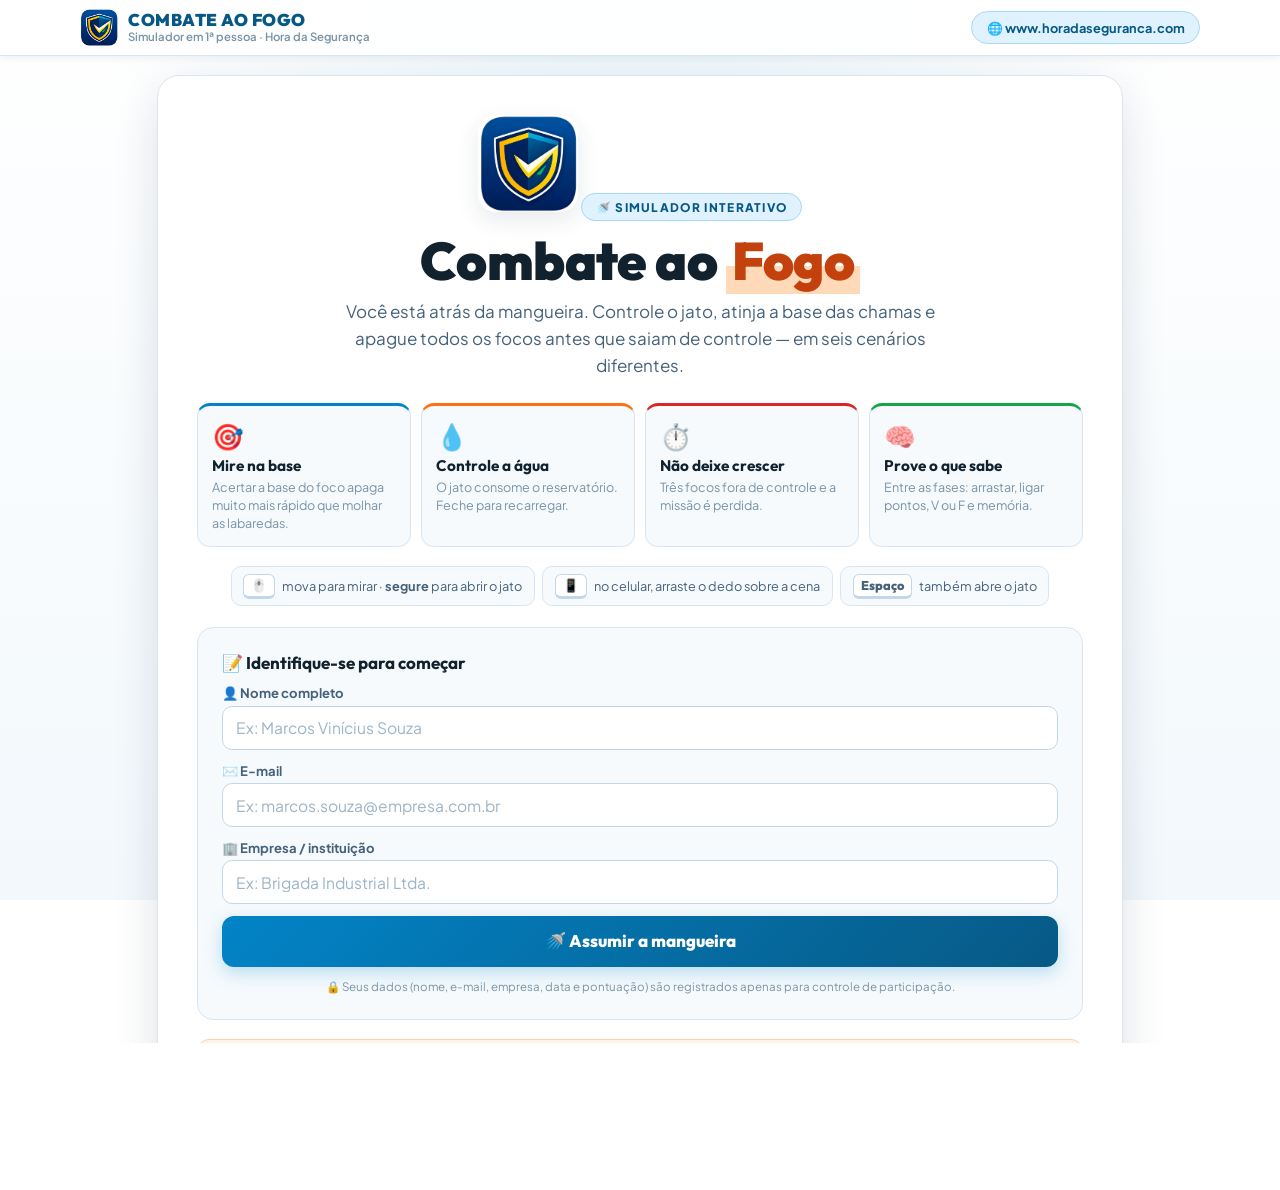
==== index.html @ 3f00079a "Combate ao Fogo - simulador 1a pessoa em 6 fases com 4 tipos de desafio" ====
<!DOCTYPE html>
<html lang="pt-BR">
<head>
    <meta charset="UTF-8">
    <meta name="viewport" content="width=device-width, initial-scale=1.0, viewport-fit=cover">
    <title>Combate ao Fogo | Simulador em 1ª Pessoa — Hora da Segurança</title>
    <meta name="description" content="Simulador de combate a incêndio em primeira pessoa: controle a mangueira, apague os focos em 6 cenários e responda aos desafios entre as fases. www.horadaseguranca.com">
    <meta name="theme-color" content="#f0f7fc">
    <link rel="icon" type="image/png" href="logo.png">

    <link rel="preconnect" href="https://fonts.googleapis.com">
    <link rel="preconnect" href="https://fonts.gstatic.com" crossorigin>
    <link href="https://fonts.googleapis.com/css2?family=Outfit:wght@400;600;700;800;900&family=Plus+Jakarta+Sans:wght@400;500;600;700&display=swap" rel="stylesheet">
    <link rel="stylesheet" href="style.css">
</head>
<body>

    <header class="app-header">
        <div class="header-container">
            <a class="brand-box" href="https://www.horadaseguranca.com" target="_blank" rel="noopener noreferrer">
                <img src="logo.png" alt="Logo Hora da Segurança" class="header-logo">
                <span class="brand-text">
                    <span class="brand-title">COMBATE AO FOGO</span>
                    <span class="brand-tagline">Simulador em 1ª pessoa · Hora da Segurança</span>
                </span>
            </a>
            <a href="https://www.horadaseguranca.com" target="_blank" rel="noopener noreferrer" class="site-link-btn">
                🌐 www.horadaseguranca.com
            </a>
        </div>
    </header>

    <main class="main-content">

        <!-- ============ CADASTRO ============ -->
        <section id="screen-welcome" class="screen active">
            <div class="hero-card">
                <a href="https://www.horadaseguranca.com" target="_blank" rel="noopener noreferrer" class="hero-logo-link">
                    <img src="logo.png" alt="Logo Oficial Hora da Segurança" class="hero-logo-img">
                </a>

                <span class="hero-eyebrow">🚿 Simulador interativo</span>
                <h1 class="hero-title">Combate ao <mark>Fogo</mark></h1>
                <p class="hero-subtitle">
                    Você está atrás da mangueira. Controle o jato, atinja a base das chamas e
                    apague todos os focos antes que saiam de controle — em seis cenários diferentes.
                </p>

                <div class="how-grid">
                    <div class="how-card">
                        <span class="how-ico">🎯</span><strong>Mire na base</strong>
                        <p>Acertar a base do foco apaga muito mais rápido que molhar as labaredas.</p>
                    </div>
                    <div class="how-card">
                        <span class="how-ico">💧</span><strong>Controle a água</strong>
                        <p>O jato consome o reservatório. Feche para recarregar.</p>
                    </div>
                    <div class="how-card">
                        <span class="how-ico">⏱️</span><strong>Não deixe crescer</strong>
                        <p>Três focos fora de controle e a missão é perdida.</p>
                    </div>
                    <div class="how-card">
                        <span class="how-ico">🧠</span><strong>Prove o que sabe</strong>
                        <p>Entre as fases: arrastar, ligar pontos, V ou F e memória.</p>
                    </div>
                </div>

                <div class="controls-hint">
                    <div class="ch-item"><span class="key">🖱️</span><span>mova para mirar · <strong>segure</strong> para abrir o jato</span></div>
                    <div class="ch-item"><span class="key">📱</span><span>no celular, arraste o dedo sobre a cena</span></div>
                    <div class="ch-item"><span class="key">Espaço</span><span>também abre o jato</span></div>
                </div>

                <form id="form-register" class="setup-box" novalidate>
                    <h3>📝 Identifique-se para começar</h3>
                    <div class="input-group">
                        <label for="reg-name">👤 Nome completo</label>
                        <input type="text" id="reg-name" placeholder="Ex: Marcos Vinícius Souza" autocomplete="name" maxlength="60">
                    </div>
                    <div class="input-group">
                        <label for="reg-email">✉️ E-mail</label>
                        <input type="email" id="reg-email" placeholder="Ex: marcos.souza@empresa.com.br" autocomplete="email" maxlength="100">
                    </div>
                    <div class="input-group">
                        <label for="reg-company">🏢 Empresa / instituição</label>
                        <input type="text" id="reg-company" placeholder="Ex: Brigada Industrial Ltda." autocomplete="organization" maxlength="80">
                    </div>
                    <div id="setup-error" class="setup-error hidden"></div>
                    <button type="submit" class="btn btn-primary btn-lg btn-block">🚿 Assumir a mangueira</button>
                    <p class="privacy-note">🔒 Seus dados (nome, e-mail, empresa, data e pontuação) são registrados apenas para controle de participação.</p>
                </form>

                <a class="marketing-banner" href="https://www.horadaseguranca.com" target="_blank" rel="noopener noreferrer">
                    <span>Treinamentos de brigada de incêndio, NRs e SST para a sua empresa</span>
                    <strong>Acesse www.horadaseguranca.com 🚀</strong>
                </a>
            </div>
        </section>


        <!-- ============ BRIEFING ============ -->
        <section id="screen-briefing" class="screen">
            <div class="briefing-card">
                <div class="brief-badge" id="brief-badge">FASE 1 DE 6</div>
                <div class="brief-ico" id="brief-ico">🍳</div>
                <h2 class="brief-title" id="brief-title">Cozinha Residencial</h2>
                <p class="brief-sub" id="brief-sub">Princípio de incêndio em panela</p>
                <p class="brief-text" id="brief-text"></p>
                <div class="brief-tip" id="brief-tip"></div>
                <div class="brief-stats">
                    <div><span id="brief-alvo">6</span><small>focos a apagar</small></div>
                    <div><span id="brief-dur">45</span><small>segundos</small></div>
                    <div><span id="brief-dif">1x</span><small>intensidade</small></div>
                </div>
                <button id="btn-start-phase" class="btn btn-primary btn-lg btn-block">▶️ Abrir o hidrante</button>
            </div>
        </section>


        <!-- ============ JOGO ============ -->
        <section id="screen-game" class="screen">
            <div class="game-hud">
                <div class="hud-left">
                    <span class="hud-phase" id="hud-phase">Fase 1</span>
                    <span class="hud-scene" id="hud-scene">Cozinha</span>
                </div>
                <div class="hud-center">
                    <div class="hud-bar-wrap">
                        <span class="hud-bar-label">💧 Água</span>
                        <div class="hud-bar"><div id="agua-fill" class="hud-bar-fill agua"></div></div>
                    </div>
                    <div class="hud-bar-wrap">
                        <span class="hud-bar-label">🔥 Focos</span>
                        <div class="hud-bar"><div id="focos-fill" class="hud-bar-fill focos"></div></div>
                        <span class="hud-bar-num"><strong id="hud-apagados">0</strong>/<span id="hud-alvo">6</span></span>
                    </div>
                </div>
                <div class="hud-right">
                    <span class="hud-time">⏱️ <strong id="hud-time">45</strong>s</span>
                    <span class="hud-fail" id="hud-fail">🔥 0/3</span>
                    <span class="hud-score"><strong id="hud-score">0</strong> pts</span>
                    <button id="btn-sound" class="btn-icon" title="Som">🔊</button>
                </div>
            </div>

            <div class="stage-wrap">
                <canvas id="game-canvas" width="900" height="500" aria-label="Cena de combate a incêndio"></canvas>
                <div id="toast" class="toast hidden"></div>
                <div id="countdown" class="countdown hidden"></div>
            </div>

            <p class="stage-help">🖱️ Mova para mirar e <strong>segure o botão</strong> para abrir o jato · 📱 arraste o dedo sobre a cena</p>
        </section>


        <!-- ============ PUBLICIDADE ============ -->
        <section id="screen-ad" class="screen">
            <div class="ad-card" id="ad-card">
                <span class="ad-tag">Espaço publicitário</span>
                <div class="ad-brand">
                    <div class="ad-logo" id="ad-logo"></div>
                    <div class="ad-brand-text">
                        <strong id="ad-name">ProSeg Soluções</strong>
                        <span id="ad-segment">Revenda de EPI</span>
                    </div>
                </div>
                <p class="ad-tagline" id="ad-tagline"></p>
                <p class="ad-claim" id="ad-claim"></p>
                <div class="ad-chips" id="ad-chips"></div>
                <a id="ad-cta" class="btn btn-ad" href="anuncie.html" target="_blank" rel="noopener noreferrer">Saiba mais</a>
                <p class="ad-demo-note" id="ad-demo-note"></p>
                <div class="ad-footer">
                    Espaço publicitário distribuído por
                    <a href="https://www.horadaseguranca.com" target="_blank" rel="noopener noreferrer">www.horadaseguranca.com</a>
                </div>
                <button id="btn-skip-ad" class="btn btn-ghost btn-block" disabled>Continuar em <span id="ad-count">5</span>s</button>
            </div>
        </section>


        <!-- ============ DESAFIOS ENTRE FASES ============ -->
        <section id="screen-quiz" class="screen">
            <div class="quiz-card">
                <span class="quiz-badge" id="quiz-badge">Desafio</span>
                <h2 class="quiz-title" id="quiz-title"></h2>
                <p class="quiz-text" id="quiz-text"></p>

                <!-- 1) arrastar -->
                <div id="modo-arrastar" class="modo hidden">
                    <div class="quiz-pool" id="quiz-pool"></div>
                    <div class="quiz-targets" id="quiz-targets"></div>
                </div>

                <!-- 2) ligar pontos -->
                <div id="modo-ligar" class="modo hidden">
                    <div class="ligar-wrap">
                        <svg id="ligar-svg" class="ligar-svg"></svg>
                        <div class="ligar-col" id="ligar-esq"></div>
                        <div class="ligar-col" id="ligar-dir"></div>
                    </div>
                </div>

                <!-- 3) verdadeiro ou falso -->
                <div id="modo-vf" class="modo hidden">
                    <div id="vf-lista" class="vf-lista"></div>
                </div>

                <!-- 4) memória -->
                <div id="modo-memoria" class="modo hidden">
                    <div class="mem-head">
                        <span class="mem-badge">🃏 Pares: <strong id="mem-pares">0 / 6</strong></span>
                    </div>
                    <div id="mem-grid" class="mem-grid"></div>
                </div>

                <div id="quiz-feedback" class="quiz-feedback hidden"></div>
                <button id="btn-quiz-next" class="btn btn-primary btn-lg btn-block hidden">Seguir para a próxima fase ➔</button>
                <p class="quiz-help" id="quiz-help"></p>
            </div>
        </section>


        <!-- ============ FIM ============ -->
        <section id="screen-end" class="screen">
            <div class="end-card">
                <div class="end-ico" id="end-ico">🏆</div>
                <h1 class="end-title" id="end-title">Fogo controlado!</h1>
                <p class="end-sub" id="end-sub"></p>

                <div class="end-score">
                    <span class="es-label">Pontuação final</span>
                    <div class="es-value" id="end-score">0</div>
                    <div class="es-rank" id="end-rank">—</div>
                </div>

                <div class="end-metrics">
                    <div><span id="m-phases">0</span><small>fases vencidas</small></div>
                    <div><span id="m-focos">0</span><small>focos apagados</small></div>
                    <div><span id="m-precisao">0%</span><small>precisão do jato</small></div>
                    <div><span id="m-quiz">0%</span><small>acerto nos desafios</small></div>
                </div>

                <div class="end-actions">
                    <button id="btn-restart" class="btn btn-primary btn-lg">🔄 Jogar novamente</button>
                </div>

                <a class="end-cta" href="https://www.horadaseguranca.com" target="_blank" rel="noopener noreferrer">
                    <img src="logo.png" alt="Hora da Segurança" class="end-cta-logo">
                    <span>
                        <strong>Leve o treinamento de brigada para a sua equipe</strong>
                        Cursos de NRs, combate a incêndio e gestão preventiva — www.horadaseguranca.com ↗
                    </span>
                </a>
            </div>
        </section>

    </main>

    <script src="gameData.js"></script>
    <script src="audio.js"></script>
    <script src="sheets.js"></script>
    <script src="engine.js"></script>
    <script src="desafios.js"></script>
    <script src="game.js"></script>
</body>
</html>
---- style.css ----
/* ==========================================================================
   COMBATE AO FOGO — tema claro · www.horadaseguranca.com
   ========================================================================== */

:root {
    --bg-0: #f2f8fc;
    --bg-1: #ffffff;
    --bg-soft: #f6fafd;
    --line: #d9e6f2;
    --line-2: #c3d7e8;

    --agua:      #0284c7;
    --agua-dark: #075985;
    --agua-glow: rgba(2, 132, 199, 0.25);
    --agua-soft: #e0f2fe;

    --fogo:      #f97316;
    --fogo-dark: #c2410c;
    --fogo-soft: #fff2e6;

    --ok:        #16a34a;
    --ok-soft:   #eafbf0;
    --alerta:    #dc2626;
    --alerta-soft:#fdf0f0;
    --amarelo:   #f59e0b;

    --texto:      #12212e;
    --texto-soft: #46617a;
    --texto-mut:  #7893a8;

    --sh-sm: 0 2px 8px rgba(18, 45, 70, 0.07);
    --sh-md: 0 8px 22px rgba(18, 45, 70, 0.1);
    --sh-lg: 0 18px 44px rgba(18, 45, 70, 0.14);

    --r: 16px;
    --r-lg: 22px;

    --fh: 'Outfit', -apple-system, sans-serif;
    --fb: 'Plus Jakarta Sans', -apple-system, sans-serif;
    --bounce: 0.26s cubic-bezier(0.34, 1.56, 0.64, 1);
}

* { box-sizing: border-box; margin: 0; padding: 0; }
html { font-size: clamp(14px, 0.5vw + 12.6px, 17px); }

body {
    font-family: var(--fb);
    color: var(--texto);
    min-height: 100dvh;
    display: flex; flex-direction: column;
    overflow-x: hidden;
    padding-bottom: env(safe-area-inset-bottom);
    background:
        radial-gradient(ellipse 70% 45% at 50% 0%, rgba(2, 132, 199, 0.09) 0%, transparent 62%),
        linear-gradient(180deg, #ffffff 0%, var(--bg-0) 100%);
    background-attachment: fixed;
}

a { color: var(--agua-dark); text-decoration: none; }
.hidden { display: none !important; }

.screen { display: none; animation: fadeUp 0.35s ease both; }
.screen.active { display: block; }
.modo { animation: fadeUp 0.3s ease both; }

@keyframes fadeUp {
    from { opacity: 0; transform: translateY(14px); }
    to   { opacity: 1; transform: translateY(0); }
}


/* ============================ CABEÇALHO ============================ */

.app-header {
    background: rgba(255, 255, 255, 0.92);
    backdrop-filter: blur(12px); -webkit-backdrop-filter: blur(12px);
    border-bottom: 1px solid var(--line);
    padding: 0.5rem 1rem;
    position: sticky; top: 0; z-index: 100;
    box-shadow: var(--sh-sm);
}
.header-container {
    max-width: 1120px; margin: 0 auto;
    display: flex; justify-content: space-between; align-items: center; gap: 0.7rem;
}
.brand-box { display: flex; align-items: center; gap: 0.6rem; min-width: 0; color: inherit; }
.brand-box:hover .brand-title { color: var(--fogo); }
.header-logo { width: 38px; height: 38px; object-fit: contain; border-radius: 9px; flex-shrink: 0; }
.brand-text { display: flex; flex-direction: column; min-width: 0; }
.brand-title {
    font-family: var(--fh); font-size: 1rem; font-weight: 900;
    letter-spacing: 0.03em; color: var(--agua-dark); line-height: 1.1; transition: color 0.18s;
}
.brand-tagline {
    font-size: 0.67rem; color: var(--texto-mut); font-weight: 600;
    white-space: nowrap; overflow: hidden; text-overflow: ellipsis;
}
.site-link-btn {
    display: inline-flex; align-items: center; gap: 0.35rem;
    background: var(--agua-soft); border: 1px solid #a5d8f5;
    color: var(--agua-dark); font-weight: 700; font-size: 0.75rem;
    padding: 0.42rem 0.85rem; border-radius: 999px;
    white-space: nowrap; transition: all 0.18s;
}
.site-link-btn:hover { background: var(--agua); color: #fff; transform: translateY(-1px); }


/* ============================ LAYOUT ============================ */

.main-content { flex: 1; width: 100%; max-width: 1000px; margin: 0 auto; padding: 1.1rem 1rem 2.5rem; }


/* ============================ BOTÕES ============================ */

.btn {
    font-family: var(--fh); font-weight: 800; font-size: 0.92rem;
    padding: 0.75rem 1.3rem; border: none; border-radius: 12px;
    cursor: pointer; transition: var(--bounce);
    display: inline-flex; align-items: center; justify-content: center; gap: 0.4rem;
    line-height: 1.2; text-align: center;
}
.btn:hover:not(:disabled) { transform: translateY(-2px); }
.btn:active:not(:disabled) { transform: translateY(0) scale(0.985); }
.btn:disabled { opacity: 0.55; cursor: not-allowed; }
.btn-lg { font-size: 1rem; padding: 0.9rem 1.6rem; }
.btn-block { width: 100%; }

.btn-primary {
    background: linear-gradient(135deg, var(--agua) 0%, var(--agua-dark) 100%);
    color: #fff; box-shadow: 0 6px 18px var(--agua-glow);
}
.btn-primary:hover { box-shadow: 0 10px 26px var(--agua-glow); }
.btn-ghost { background: rgba(255,255,255,0.22); border: 1px solid rgba(255,255,255,0.5); color: #fff; }
.btn-ghost:hover:not(:disabled) { background: rgba(255,255,255,0.34); }
.btn-ad { background: #fff; color: #14212e; font-weight: 900; width: 100%; box-shadow: 0 6px 18px rgba(0,0,0,0.22); }

.btn-icon {
    background: var(--bg-soft); border: 1px solid var(--line);
    border-radius: 10px; width: 34px; height: 34px;
    font-size: 0.95rem; cursor: pointer; color: var(--texto); transition: 0.18s;
}
.btn-icon:hover { background: var(--agua-soft); border-color: var(--agua); }
.btn-icon.muted { opacity: 0.45; }


/* ============================ TELA INICIAL ============================ */

.hero-card {
    background: var(--bg-1);
    border: 1px solid var(--line);
    border-radius: var(--r-lg);
    box-shadow: var(--sh-lg);
    padding: clamp(1.3rem, 3.5vw, 2.3rem);
    text-align: center;
}
.hero-logo-link { display: inline-block; margin-bottom: 0.8rem; transition: var(--bounce); }
.hero-logo-link:hover { transform: scale(1.06) rotate(-2deg); }
.hero-logo-img { width: clamp(74px, 11vw, 100px); border-radius: 18px; box-shadow: var(--sh-md); }

.hero-eyebrow {
    display: inline-block; background: var(--agua-soft);
    border: 1px solid #a5d8f5; color: var(--agua-dark);
    font-size: 0.7rem; font-weight: 800; letter-spacing: 0.11em; text-transform: uppercase;
    padding: 0.3rem 0.8rem; border-radius: 999px; margin-bottom: 0.7rem;
}
.hero-title {
    font-family: var(--fh); font-size: clamp(1.8rem, 6vw, 3.1rem);
    font-weight: 900; line-height: 1.05; margin-bottom: 0.6rem; letter-spacing: -0.01em;
}
.hero-title mark { background: linear-gradient(180deg, transparent 58%, #ffd9b8 58%); color: var(--fogo-dark); padding: 0 0.12em; }
.hero-subtitle {
    font-size: clamp(0.88rem, 2vw, 1rem); color: var(--texto-soft);
    line-height: 1.6; max-width: 640px; margin: 0 auto 1.4rem;
}

.how-grid { display: grid; grid-template-columns: repeat(auto-fit, minmax(160px, 1fr)); gap: 0.6rem; margin-bottom: 1.1rem; text-align: left; }
.how-card {
    background: var(--bg-soft); border: 1px solid var(--line);
    border-top: 3px solid var(--agua); border-radius: 13px; padding: 0.8rem; transition: var(--bounce);
}
.how-card:hover { transform: translateY(-4px); box-shadow: var(--sh-md); background: #fff; }
.how-card:nth-child(2) { border-top-color: var(--fogo); }
.how-card:nth-child(3) { border-top-color: var(--alerta); }
.how-card:nth-child(4) { border-top-color: var(--ok); }
.how-ico { font-size: 1.5rem; display: block; margin-bottom: 0.25rem; }
.how-card strong { display: block; font-family: var(--fh); font-size: 0.9rem; margin-bottom: 0.15rem; }
.how-card p { font-size: 0.74rem; color: var(--texto-mut); line-height: 1.45; }

.controls-hint { display: flex; flex-wrap: wrap; gap: 0.45rem; justify-content: center; margin-bottom: 1.2rem; }
.ch-item {
    display: flex; align-items: center; gap: 0.4rem;
    background: var(--bg-soft); border: 1px solid var(--line);
    border-radius: 10px; padding: 0.4rem 0.7rem; font-size: 0.75rem; color: var(--texto-soft);
}
.key {
    display: inline-grid; place-items: center; min-width: 26px; height: 25px; padding: 0 0.4rem;
    background: #fff; border: 1px solid var(--line-2); border-bottom-width: 3px;
    border-radius: 6px; font-family: var(--fh); font-weight: 800; font-size: 0.75rem;
}

.setup-box {
    background: var(--bg-soft); border: 1px solid var(--line);
    border-radius: var(--r); padding: clamp(1rem, 2.6vw, 1.4rem);
    text-align: left; display: flex; flex-direction: column; gap: 0.7rem; margin-bottom: 1.1rem;
}
.setup-box h3 { font-family: var(--fh); font-size: 1rem; }
.input-group { display: flex; flex-direction: column; gap: 0.28rem; }
.input-group label { font-size: 0.77rem; font-weight: 700; color: var(--texto-soft); }
.input-group input {
    background: #fff; border: 1.5px solid var(--line-2); border-radius: 10px;
    padding: 0.66rem 0.8rem; font-family: var(--fb); font-size: 0.92rem; color: var(--texto); transition: 0.18s;
}
.input-group input::placeholder { color: #9db4c6; }
.input-group input:focus { outline: none; border-color: var(--agua); box-shadow: 0 0 0 3px var(--agua-glow); }
.input-group input.invalid { border-color: var(--alerta); box-shadow: 0 0 0 3px rgba(220,38,38,0.16); animation: shake 0.35s ease; }

@keyframes shake { 0%,100%{transform:translateX(0)} 25%{transform:translateX(-5px)} 75%{transform:translateX(5px)} }

.setup-error {
    background: var(--alerta-soft); border: 1px solid #f5b5b5; border-radius: 10px;
    padding: 0.55rem 0.8rem; font-size: 0.83rem; font-weight: 600; color: #a11a1a;
    text-align: center; line-height: 1.45;
}
.privacy-note { font-size: 0.68rem; color: var(--texto-mut); text-align: center; line-height: 1.45; }

.marketing-banner {
    display: flex; flex-direction: column; gap: 0.15rem;
    background: var(--fogo-soft); border: 1px solid #ffd0aa;
    border-radius: 12px; padding: 0.8rem 1rem; text-align: center; transition: var(--bounce);
}
.marketing-banner:hover { background: #ffe8d5; transform: translateY(-2px); }
.marketing-banner span { font-size: 0.82rem; color: #8a4416; }
.marketing-banner strong { font-size: 0.88rem; color: var(--fogo-dark); }


/* ============================ BRIEFING ============================ */

.briefing-card {
    background: var(--bg-1); border: 1px solid var(--line);
    border-radius: var(--r-lg); box-shadow: var(--sh-lg);
    padding: clamp(1.4rem, 4vw, 2.4rem); text-align: center; max-width: 560px; margin: 0 auto;
}
.brief-badge {
    display: inline-block; background: var(--agua-soft); border: 1px solid #a5d8f5;
    color: var(--agua-dark); font-family: var(--fh); font-size: 0.68rem; font-weight: 900;
    letter-spacing: 0.14em; padding: 0.3rem 0.9rem; border-radius: 999px; margin-bottom: 0.9rem;
}
.brief-ico { font-size: clamp(3rem, 10vw, 4.4rem); line-height: 1; margin-bottom: 0.3rem; }
.brief-title { font-family: var(--fh); font-size: clamp(1.4rem, 4.5vw, 2rem); font-weight: 900; }
.brief-sub { font-size: 0.88rem; color: var(--fogo-dark); margin-bottom: 0.8rem; font-weight: 600; }
.brief-text { font-size: 0.88rem; color: var(--texto-soft); line-height: 1.6; margin-bottom: 0.8rem; }
.brief-tip {
    background: var(--fogo-soft); border: 1px solid #ffd0aa; border-radius: 12px;
    padding: 0.6rem 0.85rem; font-size: 0.82rem; color: #8a4416; line-height: 1.5; margin-bottom: 1.2rem;
}
.brief-stats { display: grid; grid-template-columns: repeat(3, 1fr); gap: 0.5rem; margin-bottom: 1.3rem; }
.brief-stats > div { background: var(--bg-soft); border: 1px solid var(--line); border-radius: 11px; padding: 0.6rem 0.3rem; }
.brief-stats span { display: block; font-family: var(--fh); font-size: 1.15rem; font-weight: 900; color: var(--agua-dark); }
.brief-stats small { font-size: 0.63rem; color: var(--texto-mut); }


/* ============================ JOGO ============================ */

.game-hud {
    display: flex; align-items: center; justify-content: space-between; gap: 0.7rem; flex-wrap: wrap;
    background: var(--bg-1); border: 1px solid var(--line);
    border-radius: 13px; padding: 0.5rem 0.85rem; margin-bottom: 0.6rem; box-shadow: var(--sh-sm);
}
.hud-left { display: flex; flex-direction: column; min-width: 0; }
.hud-phase { font-family: var(--fh); font-weight: 900; font-size: 0.86rem; color: var(--agua-dark); }
.hud-scene { font-size: 0.7rem; color: var(--texto-mut); white-space: nowrap; overflow: hidden; text-overflow: ellipsis; }

.hud-center { display: flex; flex-direction: column; gap: 0.3rem; flex: 1 1 220px; min-width: 170px; }
.hud-bar-wrap { display: flex; align-items: center; gap: 0.4rem; }
.hud-bar-label { font-size: 0.68rem; color: var(--texto-mut); white-space: nowrap; min-width: 52px; }
.hud-bar { flex: 1; height: 9px; background: #e3edf5; border-radius: 999px; overflow: hidden; }
.hud-bar-fill { height: 100%; width: 100%; border-radius: 999px; transition: width 0.16s linear; }
.hud-bar-fill.agua { background: linear-gradient(90deg, #7dd3fc, var(--agua)); }
.hud-bar-fill.agua.baixa { background: linear-gradient(90deg, #fca5a5, var(--alerta)); }
.hud-bar-fill.focos { width: 0%; background: linear-gradient(90deg, #fdba74, var(--ok)); }
.hud-bar-num { font-size: 0.72rem; color: var(--texto-soft); white-space: nowrap; }
.hud-bar-num strong { font-family: var(--fh); color: var(--texto); }

.hud-right { display: flex; align-items: center; gap: 0.5rem; flex-wrap: wrap; }
.hud-time, .hud-fail, .hud-score { font-size: 0.74rem; color: var(--texto-mut); white-space: nowrap; }
.hud-time strong { font-family: var(--fh); font-size: 0.98rem; color: var(--texto); }
.hud-score strong { font-family: var(--fh); font-size: 0.98rem; color: var(--fogo-dark); }
.hud-fail {
    background: var(--bg-soft); border: 1px solid var(--line);
    padding: 0.2rem 0.5rem; border-radius: 999px; font-weight: 700;
}
.hud-fail.alerta { background: var(--alerta-soft); border-color: #f5b5b5; color: #a11a1a; animation: pulseAl 0.9s ease-in-out infinite; }
@keyframes pulseAl { 0%,100%{transform:scale(1)} 50%{transform:scale(1.07)} }

.stage-wrap { position: relative; width: 100%; }

#game-canvas {
    display: block; width: 100%; height: auto;
    border-radius: 14px; border: 2px solid var(--line-2);
    box-shadow: var(--sh-lg); touch-action: none; cursor: crosshair;
    background: #eef6fb;
}

.stage-help { font-size: 0.73rem; color: var(--texto-mut); text-align: center; margin-top: 0.55rem; }

.toast {
    position: absolute; top: 14px; left: 50%; transform: translateX(-50%);
    background: rgba(255,255,255,0.96); border: 1px solid var(--ok); color: #14532d;
    font-size: 0.8rem; font-weight: 800; padding: 0.38rem 0.9rem; border-radius: 999px;
    white-space: nowrap; pointer-events: none; box-shadow: var(--sh-md);
    animation: fadeUp 0.2s ease both; max-width: 90%; overflow: hidden; text-overflow: ellipsis;
}
.toast.ruim { border-color: var(--alerta); color: #a11a1a; }

.countdown {
    position: absolute; inset: 0; display: grid; place-items: center;
    background: rgba(255,255,255,0.6); border-radius: 14px;
    font-family: var(--fh); font-size: clamp(3rem, 12vw, 6rem); font-weight: 900;
    color: var(--agua-dark); text-shadow: 0 6px 26px rgba(2,132,199,0.3); pointer-events: none;
}
.countdown.pulse { animation: cdPop 0.6s ease both; }
@keyframes cdPop {
    0% { transform: scale(0.5); opacity: 0; }
    40% { transform: scale(1.12); opacity: 1; }
    100% { transform: scale(1); opacity: 1; }
}


/* ============================ PUBLICIDADE ============================ */

.ad-card {
    max-width: 500px; margin: 0 auto; border-radius: var(--r-lg);
    padding: clamp(1.3rem, 4vw, 2rem); box-shadow: var(--sh-lg);
    text-align: center; color: #fff; border: 1px solid rgba(255,255,255,0.2);
}
.ad-tag {
    display: inline-block; background: rgba(255,255,255,0.2); border: 1px solid rgba(255,255,255,0.38);
    font-size: 0.62rem; font-weight: 800; letter-spacing: 0.14em; text-transform: uppercase;
    padding: 0.26rem 0.8rem; border-radius: 999px; margin-bottom: 1rem;
}
.ad-brand { display: flex; align-items: center; gap: 0.75rem; justify-content: center; margin-bottom: 0.9rem; }
.ad-logo {
    width: 72px; height: 72px; border-radius: 16px; background: #fff; padding: 6px;
    display: grid; place-items: center; box-shadow: 0 6px 16px rgba(0,0,0,0.25); flex-shrink: 0;
}
.ad-logo svg { display: block; width: 100%; height: 100%; }
.ad-brand-text { text-align: left; }
.ad-brand-text strong { display: block; font-family: var(--fh); font-size: 1.15rem; font-weight: 900; line-height: 1.2; }
.ad-brand-text span { font-size: 0.72rem; opacity: 0.92; }
.ad-tagline { font-family: var(--fh); font-size: 1rem; font-weight: 800; margin-bottom: 0.4rem; }
.ad-claim { font-size: 0.84rem; line-height: 1.55; opacity: 0.96; margin-bottom: 0.9rem; }
.ad-chips { display: flex; flex-wrap: wrap; gap: 0.35rem; justify-content: center; margin-bottom: 1.1rem; }
.ad-chip { background: rgba(255,255,255,0.18); border: 1px solid rgba(255,255,255,0.3); font-size: 0.7rem; font-weight: 700; padding: 0.25rem 0.7rem; border-radius: 999px; }
.ad-demo-note { font-size: 0.72rem; line-height: 1.55; background: rgba(0,0,0,0.24); border-radius: 10px; padding: 0.55rem 0.75rem; margin-top: 0.8rem; }
.ad-demo-note a { color: #fff; font-weight: 800; text-decoration: underline; }
.ad-footer { margin: 0.9rem 0 1rem; font-size: 0.68rem; opacity: 0.9; border-top: 1px solid rgba(255,255,255,0.25); padding-top: 0.7rem; }
.ad-footer a { color: #fff; text-decoration: underline; font-weight: 700; }


/* ============================ DESAFIOS ============================ */

.quiz-card {
    background: var(--bg-1); border: 1px solid var(--line);
    border-radius: var(--r-lg); box-shadow: var(--sh-lg); padding: clamp(1.1rem, 3vw, 1.9rem);
}
.quiz-badge {
    display: inline-block; background: var(--agua-soft); border: 1px solid #a5d8f5;
    color: var(--agua-dark); font-size: 0.64rem; font-weight: 800;
    letter-spacing: 0.12em; text-transform: uppercase;
    padding: 0.26rem 0.8rem; border-radius: 999px; margin-bottom: 0.6rem;
}
.quiz-title { font-family: var(--fh); font-size: clamp(1.15rem, 3.5vw, 1.6rem); font-weight: 900; margin-bottom: 0.25rem; }
.quiz-text { font-size: 0.85rem; color: var(--texto-soft); line-height: 1.55; margin-bottom: 1rem; }
.quiz-feedback {
    background: var(--ok-soft); border: 1px solid #a7e5c0; border-radius: 12px;
    padding: 0.7rem 0.9rem; font-size: 0.85rem; color: #14532d; text-align: center; margin: 1rem 0 0.8rem;
}
.quiz-help { font-size: 0.7rem; color: var(--texto-mut); text-align: center; margin-top: 0.7rem; }

/* --- arrastar --- */
.quiz-pool {
    display: flex; flex-wrap: wrap; gap: 0.5rem; justify-content: center;
    background: var(--bg-soft); border: 1px dashed var(--line-2);
    border-radius: 14px; padding: 0.8rem; margin-bottom: 1rem; min-height: 76px;
}
.q-item {
    display: flex; align-items: center; gap: 0.45rem;
    background: #fff; border: 1.5px solid var(--line-2); border-radius: 11px;
    padding: 0.5rem 0.75rem; cursor: grab; user-select: none;
    transition: var(--bounce); font-size: 0.8rem; font-weight: 700; box-shadow: var(--sh-sm);
}
.q-item:hover { transform: translateY(-3px); border-color: var(--agua); box-shadow: var(--sh-md); }
.q-item.dragging { opacity: 0.45; }
.q-item.selected { border-color: var(--fogo); background: var(--fogo-soft); box-shadow: 0 0 0 3px rgba(249,115,22,0.2); transform: translateY(-3px) scale(1.03); }
.q-item.ok { border-color: var(--ok); background: var(--ok-soft); cursor: default; }
.q-item.ok:hover { transform: none; }
.q-item.shake { animation: shake 0.4s ease; }
.qi-ico { font-size: 1.15rem; }

.quiz-targets { display: grid; grid-template-columns: repeat(auto-fit, minmax(180px, 1fr)); gap: 0.6rem; }
.q-target {
    background: var(--bg-soft); border: 2px dashed var(--line-2);
    border-radius: 14px; padding: 0.7rem; min-height: 130px; cursor: pointer; transition: var(--bounce);
}
.q-target:hover, .q-target.over { border-color: var(--fogo); background: var(--fogo-soft); }
.q-target.flash-ok { border-color: var(--ok); background: var(--ok-soft); }
.q-target.flash-bad { border-color: var(--alerta); background: var(--alerta-soft); animation: shake 0.4s ease; }
.qt-head { text-align: center; margin-bottom: 0.5rem; }
.qt-head strong { display: block; font-family: var(--fh); font-size: 0.92rem; font-weight: 900; }
.qt-head span { font-size: 0.68rem; color: var(--texto-mut); }
.qt-drop { display: flex; flex-direction: column; gap: 0.35rem; }
.qt-drop .q-item { font-size: 0.74rem; padding: 0.4rem 0.55rem; }

/* --- ligar pontos --- */
.ligar-wrap {
    position: relative; display: grid; grid-template-columns: 1fr 1fr;
    gap: clamp(1.6rem, 8vw, 4.5rem);
    background: var(--bg-soft); border: 1px solid var(--line);
    border-radius: 14px; padding: 1rem;
}
.ligar-svg { position: absolute; inset: 0; width: 100%; height: 100%; pointer-events: none; z-index: 1; }
.ligar-col { display: flex; flex-direction: column; gap: 0.5rem; position: relative; z-index: 2; }
.lig-item {
    background: #fff; border: 1.5px solid var(--line-2); border-radius: 11px;
    padding: 0.6rem 0.75rem; font-family: var(--fb); font-size: 0.78rem; font-weight: 700;
    color: var(--texto); cursor: pointer; text-align: left; transition: var(--bounce);
    box-shadow: var(--sh-sm); line-height: 1.35;
}
.lig-item:hover:not(.ok) { transform: translateY(-2px); border-color: var(--agua); }
.lig-item.sel { border-color: var(--fogo); background: var(--fogo-soft); box-shadow: 0 0 0 3px rgba(249,115,22,0.2); }
.lig-item.ok { border-color: var(--ok); background: var(--ok-soft); cursor: default; }
.lig-item.errado { border-color: var(--alerta); background: var(--alerta-soft); animation: shake 0.4s ease; }
.lig-esq { text-align: left; }
.lig-dir { text-align: left; }

/* --- verdadeiro ou falso --- */
.vf-lista { display: flex; flex-direction: column; gap: 0.6rem; }
.vf-item {
    display: flex; gap: 0.7rem;
    background: var(--bg-soft); border: 1px solid var(--line);
    border-radius: 13px; padding: 0.8rem;
}
.vf-num {
    flex-shrink: 0; width: 28px; height: 28px; display: grid; place-items: center;
    background: var(--agua-soft); border: 1px solid #a5d8f5; border-radius: 8px;
    font-family: var(--fh); font-weight: 900; font-size: 0.82rem; color: var(--agua-dark);
}
.vf-corpo { flex: 1; min-width: 0; }
.vf-texto { font-size: 0.85rem; line-height: 1.5; margin-bottom: 0.55rem; }
.vf-botoes { display: flex; gap: 0.45rem; flex-wrap: wrap; }
.vf-btn {
    flex: 1 1 130px; background: #fff; border: 1.5px solid var(--line-2);
    border-radius: 10px; padding: 0.5rem 0.7rem;
    font-family: var(--fh); font-weight: 800; font-size: 0.82rem; color: var(--texto);
    cursor: pointer; transition: var(--bounce);
}
.vf-btn:hover:not(:disabled) { transform: translateY(-2px); border-color: var(--agua); }
.vf-btn:disabled { cursor: default; opacity: 0.75; }
.vf-btn.correta { border-color: var(--ok); background: var(--ok-soft); color: #14532d; opacity: 1; }
.vf-btn.errada  { border-color: var(--alerta); background: var(--alerta-soft); color: #a11a1a; opacity: 1; }
.vf-exp { margin-top: 0.55rem; font-size: 0.78rem; line-height: 1.5; padding: 0.5rem 0.7rem; border-radius: 9px; }
.vf-exp.exp-ok  { background: var(--ok-soft); color: #14532d; border: 1px solid #a7e5c0; }
.vf-exp.exp-bad { background: var(--alerta-soft); color: #a11a1a; border: 1px solid #f5b5b5; }

/* --- memória --- */
.mem-head { display: flex; justify-content: center; margin-bottom: 0.7rem; }
.mem-badge {
    background: var(--agua-soft); border: 1px solid #a5d8f5; color: var(--agua-dark);
    font-size: 0.78rem; font-weight: 700; padding: 0.26rem 0.8rem; border-radius: 999px;
}
.mem-grid { display: grid; grid-template-columns: repeat(4, 1fr); gap: 0.5rem; max-width: 560px; margin: 0 auto; }
.mem-carta {
    aspect-ratio: 3/4; border-radius: 13px; cursor: pointer;
    background: linear-gradient(145deg, var(--agua) 0%, var(--agua-dark) 100%);
    border: 2px solid var(--agua-dark);
    display: flex; flex-direction: column; align-items: center; justify-content: center; gap: 0.2rem;
    transition: var(--bounce); padding: 0.3rem; color: #fff;
}
.mem-carta:hover:not(.achada) { transform: translateY(-4px) scale(1.03); }
.mem-face { font-size: clamp(1.4rem, 5vw, 2.1rem); line-height: 1; }
.mem-nome { font-size: 0.6rem; font-weight: 800; line-height: 1.15; text-align: center; }
.mem-carta.virada { background: #fff; border-color: var(--agua); color: var(--texto); }
.mem-carta.achada {
    background: var(--ok-soft); border-color: var(--ok); color: #14532d;
    cursor: default; animation: pop 0.4s var(--bounce);
}
@keyframes pop { 0%{transform:scale(1)} 45%{transform:scale(1.09)} 100%{transform:scale(1)} }


/* ============================ FIM ============================ */

.end-card {
    background: var(--bg-1); border: 1px solid var(--line);
    border-radius: var(--r-lg); box-shadow: var(--sh-lg);
    padding: clamp(1.4rem, 4vw, 2.4rem); text-align: center;
}
.end-ico { font-size: clamp(3rem, 10vw, 4.6rem); line-height: 1; margin-bottom: 0.2rem; }
.end-title { font-family: var(--fh); font-size: clamp(1.4rem, 4.5vw, 2.2rem); font-weight: 900; color: var(--agua-dark); }
.end-sub { font-size: 0.9rem; color: var(--texto-soft); line-height: 1.55; margin-bottom: 1.3rem; max-width: 560px; margin-left: auto; margin-right: auto; }
.end-score { background: var(--bg-soft); border: 1px solid var(--line); border-radius: var(--r); padding: 1.1rem; margin-bottom: 1rem; }
.es-label { font-size: 0.68rem; font-weight: 800; letter-spacing: 0.11em; text-transform: uppercase; color: var(--texto-mut); }
.es-value { font-family: var(--fh); font-size: clamp(2.6rem, 11vw, 4.2rem); font-weight: 900; line-height: 1; color: var(--agua-dark); }
.es-rank {
    display: inline-block; margin-top: 0.5rem; background: var(--fogo-soft);
    border: 1px solid #ffd0aa; color: var(--fogo-dark); font-weight: 800; font-size: 0.85rem;
    padding: 0.32rem 1rem; border-radius: 999px;
}
.end-metrics { display: grid; grid-template-columns: repeat(4, 1fr); gap: 0.45rem; margin-bottom: 1.3rem; }
.end-metrics > div { background: var(--bg-soft); border: 1px solid var(--line); border-radius: 12px; padding: 0.7rem 0.3rem; }
.end-metrics span { display: block; font-family: var(--fh); font-size: 1.25rem; font-weight: 900; }
.end-metrics small { font-size: 0.62rem; color: var(--texto-mut); line-height: 1.3; }
.end-actions { margin-bottom: 1.3rem; }
.end-cta {
    display: flex; align-items: center; gap: 0.9rem;
    background: var(--fogo-soft); border: 1px solid #ffd0aa;
    border-radius: var(--r); padding: 1rem; text-align: left; transition: var(--bounce);
}
.end-cta:hover { background: #ffe8d5; transform: translateY(-2px); }
.end-cta-logo { width: 56px; height: 56px; object-fit: contain; border-radius: 13px; flex-shrink: 0; }
.end-cta span { display: block; font-size: 0.78rem; color: #8a4416; line-height: 1.45; }
.end-cta strong { display: block; font-family: var(--fh); font-size: 0.92rem; color: var(--fogo-dark); margin-bottom: 0.15rem; }


/* ============================ RESPONSIVO ============================ */

@media (max-width: 640px) {
    .main-content { padding: 0.8rem 0.7rem 2rem; }
    .brand-tagline { display: none; }
    .brand-title { font-size: 0.85rem; }
    .site-link-btn { font-size: 0.64rem; padding: 0.34rem 0.6rem; }
    .header-logo { width: 32px; height: 32px; }

    .how-grid { grid-template-columns: 1fr 1fr; }
    .controls-hint { flex-direction: column; }
    .ch-item { justify-content: center; }

    .game-hud { gap: 0.45rem; padding: 0.45rem 0.6rem; }
    .hud-center { order: 3; flex-basis: 100%; }
    .hud-scene { max-width: 40vw; }

    .quiz-targets { grid-template-columns: 1fr; }
    .ligar-wrap { gap: 1rem; padding: 0.7rem; }
    .lig-item { font-size: 0.72rem; padding: 0.5rem 0.6rem; }
    .mem-grid { grid-template-columns: repeat(3, 1fr); max-width: 360px; }
    .end-metrics { grid-template-columns: 1fr 1fr; }
    .end-cta { flex-direction: column; text-align: center; }
    .input-group input { font-size: 16px; }
}

@media (max-width: 380px) {
    .how-grid { grid-template-columns: 1fr; }
    .brief-stats { grid-template-columns: 1fr; }
    .vf-botoes { flex-direction: column; }
}

@media (prefers-reduced-motion: reduce) {
    * { animation-duration: 0.01ms !important; transition-duration: 0.01ms !important; }
}
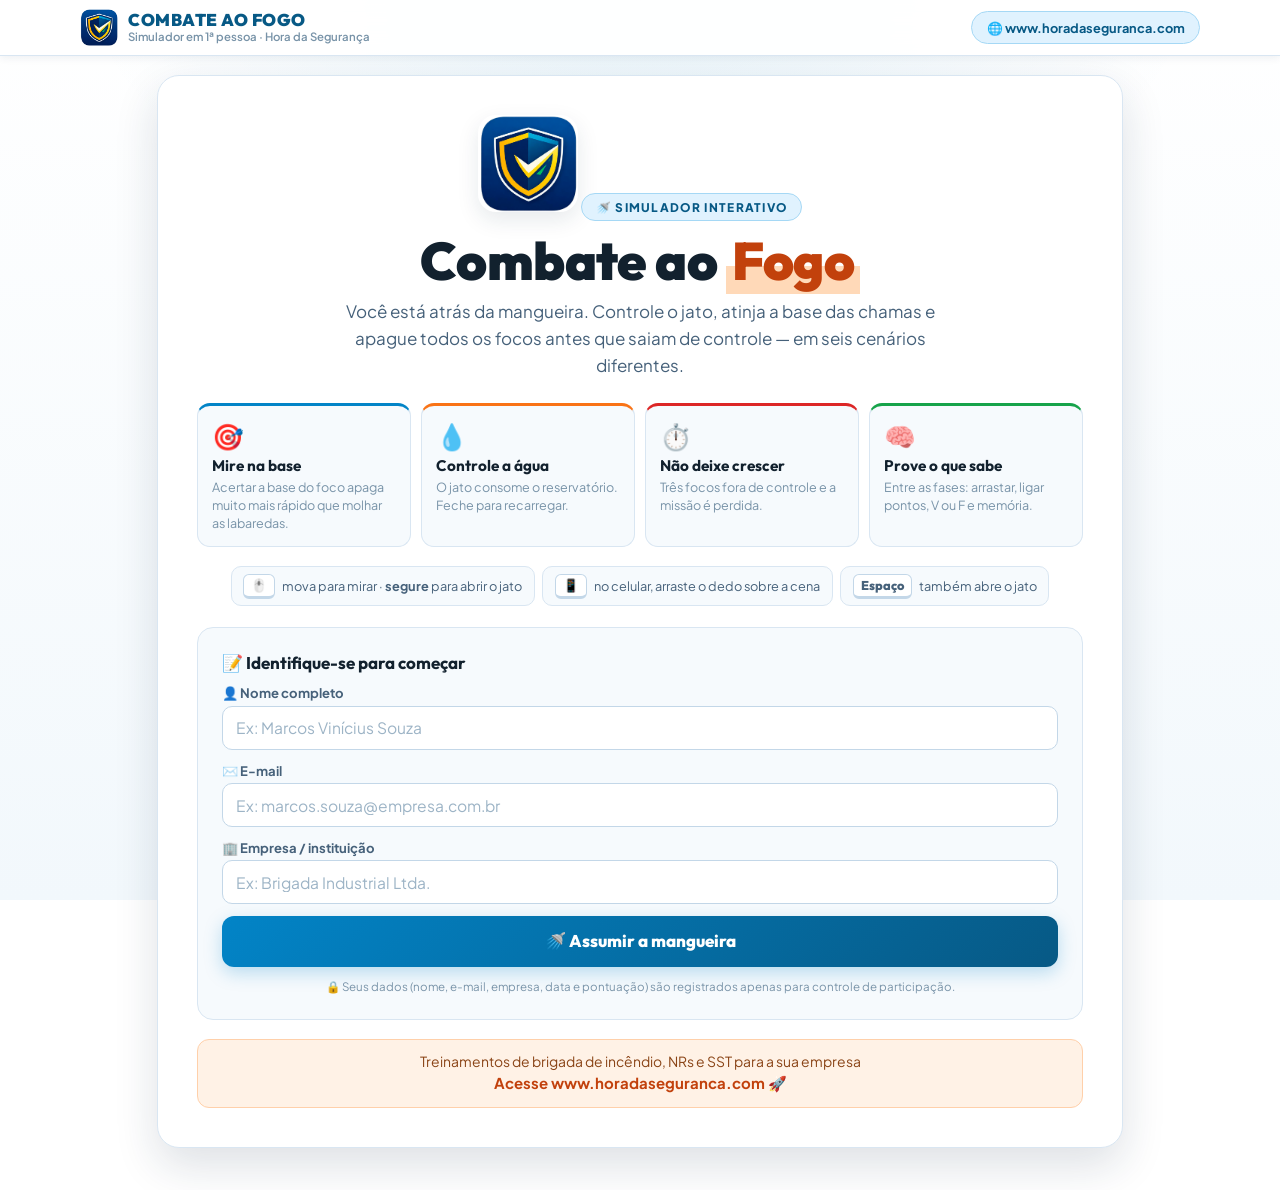
==== commit eb771124: "Curva de dificuldade: fogo mais resistente e mais focos a cada fase" ====
--- a/index.html
+++ b/index.html
@@ -111,6 +111,7 @@
                     <div><span id="brief-alvo">6</span><small>focos a apagar</small></div>
                     <div><span id="brief-dur">45</span><small>segundos</small></div>
                     <div><span id="brief-dif">1x</span><small>intensidade</small></div>
+                    <div><span id="brief-res">1,3s</span><small>para apagar cada foco</small></div>
                 </div>
                 <button id="btn-start-phase" class="btn btn-primary btn-lg btn-block">▶️ Abrir o hidrante</button>
             </div>
--- a/style.css
+++ b/style.css
@@ -253,7 +253,7 @@
     background: var(--fogo-soft); border: 1px solid #ffd0aa; border-radius: 12px;
     padding: 0.6rem 0.85rem; font-size: 0.82rem; color: #8a4416; line-height: 1.5; margin-bottom: 1.2rem;
 }
-.brief-stats { display: grid; grid-template-columns: repeat(3, 1fr); gap: 0.5rem; margin-bottom: 1.3rem; }
+.brief-stats { display: grid; grid-template-columns: repeat(4, 1fr); gap: 0.5rem; margin-bottom: 1.3rem; }
 .brief-stats > div { background: var(--bg-soft); border: 1px solid var(--line); border-radius: 11px; padding: 0.6rem 0.3rem; }
 .brief-stats span { display: block; font-family: var(--fh); font-size: 1.15rem; font-weight: 900; color: var(--agua-dark); }
 .brief-stats small { font-size: 0.63rem; color: var(--texto-mut); }
@@ -549,7 +549,7 @@
 
 @media (max-width: 380px) {
     .how-grid { grid-template-columns: 1fr; }
-    .brief-stats { grid-template-columns: 1fr; }
+    .brief-stats { grid-template-columns: repeat(2, 1fr); }
     .vf-botoes { flex-direction: column; }
 }
 
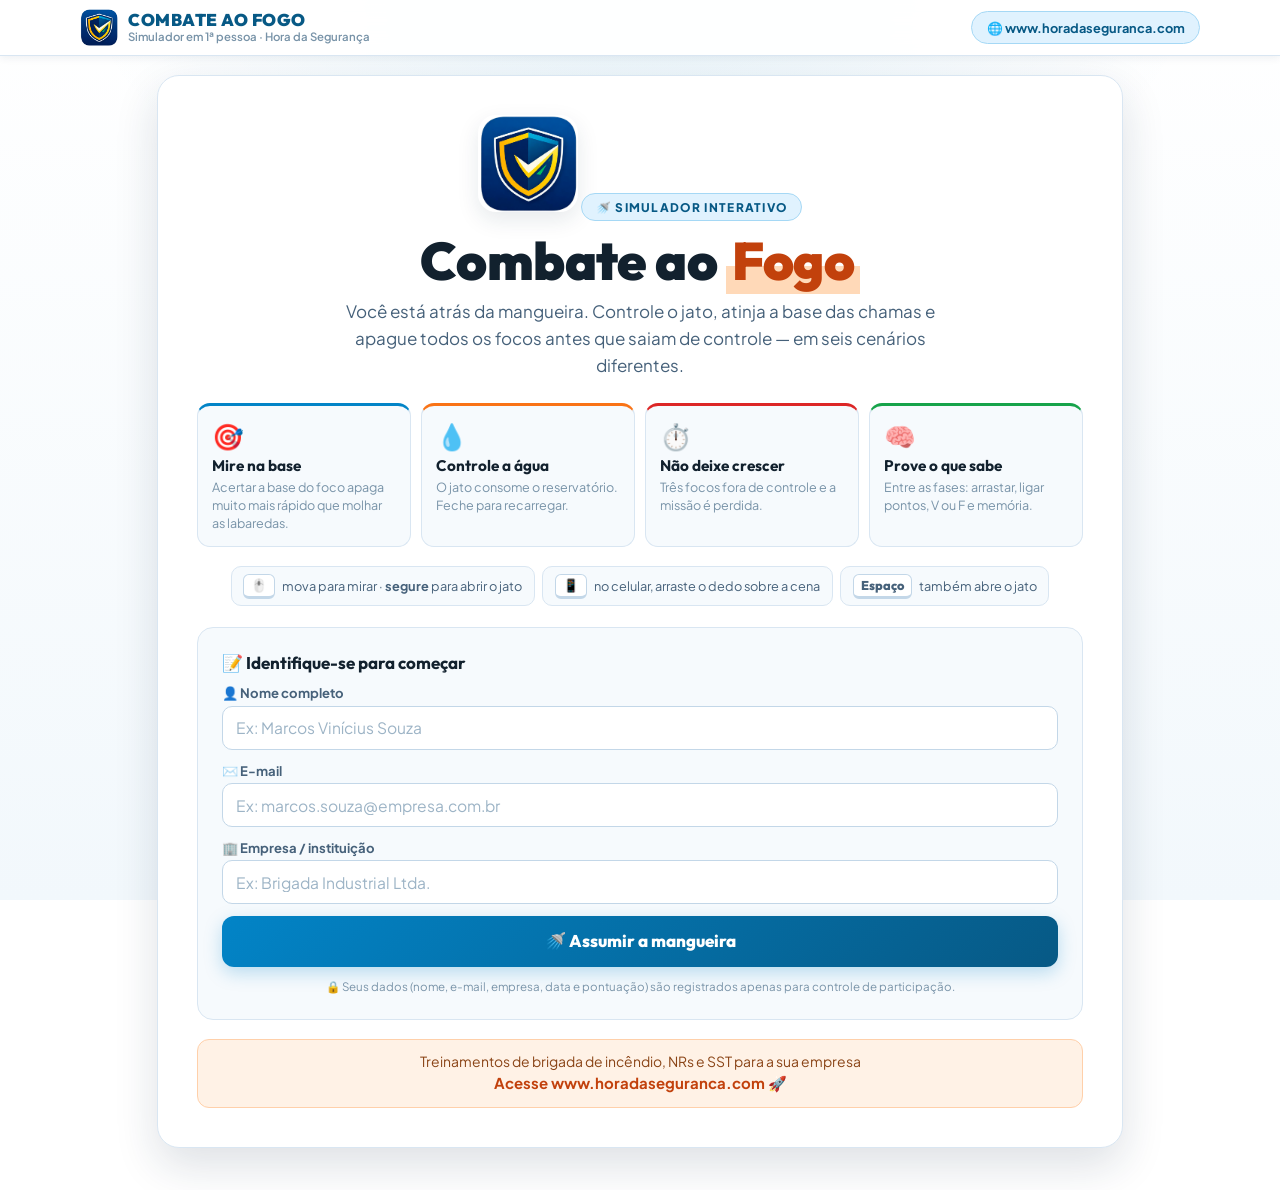
==== commit e0feb995: "Fases mais longas e propagacao com contagem regressiva visivel" ====
--- a/index.html
+++ b/index.html
@@ -107,6 +107,7 @@
                 <p class="brief-sub" id="brief-sub">Princípio de incêndio em panela</p>
                 <p class="brief-text" id="brief-text"></p>
                 <div class="brief-tip" id="brief-tip"></div>
+                <div class="brief-regra" id="brief-regra"></div>
                 <div class="brief-stats">
                     <div><span id="brief-alvo">6</span><small>focos a apagar</small></div>
                     <div><span id="brief-dur">45</span><small>segundos</small></div>
@@ -138,7 +139,7 @@
                 </div>
                 <div class="hud-right">
                     <span class="hud-time">⏱️ <strong id="hud-time">45</strong>s</span>
-                    <span class="hud-fail" id="hud-fail">🔥 0/3</span>
+                    <span class="hud-fail" id="hud-fail" title="Três propagações encerram a fase">🔥 Propagações 0/3</span>
                     <span class="hud-score"><strong id="hud-score">0</strong> pts</span>
                     <button id="btn-sound" class="btn-icon" title="Som">🔊</button>
                 </div>
--- a/style.css
+++ b/style.css
@@ -251,7 +251,12 @@
 .brief-text { font-size: 0.88rem; color: var(--texto-soft); line-height: 1.6; margin-bottom: 0.8rem; }
 .brief-tip {
     background: var(--fogo-soft); border: 1px solid #ffd0aa; border-radius: 12px;
-    padding: 0.6rem 0.85rem; font-size: 0.82rem; color: #8a4416; line-height: 1.5; margin-bottom: 1.2rem;
+    padding: 0.6rem 0.85rem; font-size: 0.82rem; color: #8a4416; line-height: 1.5; margin-bottom: 0.7rem;
+}
+.brief-regra {
+    background: #fef2f2; border: 1px solid #fecaca; border-radius: 12px;
+    padding: 0.6rem 0.85rem; font-size: 0.79rem; color: #991b1b; line-height: 1.55; margin-bottom: 1.2rem;
+    text-align: left;
 }
 .brief-stats { display: grid; grid-template-columns: repeat(4, 1fr); gap: 0.5rem; margin-bottom: 1.3rem; }
 .brief-stats > div { background: var(--bg-soft); border: 1px solid var(--line); border-radius: 11px; padding: 0.6rem 0.3rem; }
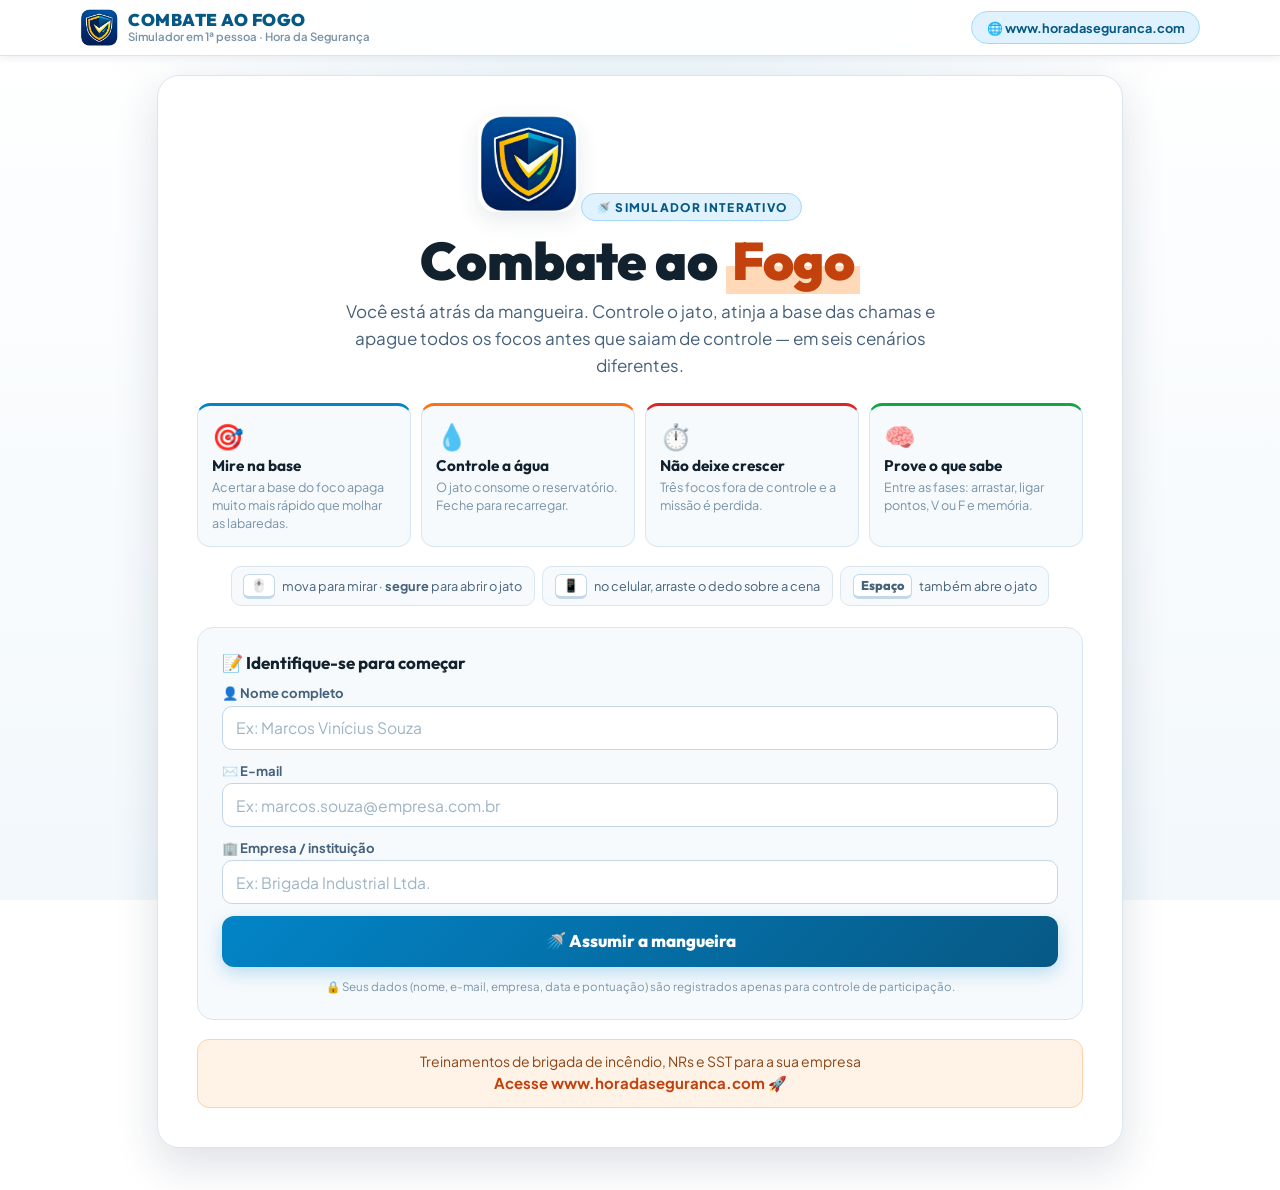
==== commit 3767b0d7: "Vitoria exige area controlada: fogo alto no fim do tempo e derrota" ====
--- a/index.html
+++ b/index.html
@@ -136,10 +136,16 @@
                         <div class="hud-bar"><div id="focos-fill" class="hud-bar-fill focos"></div></div>
                         <span class="hud-bar-num"><strong id="hud-apagados">0</strong>/<span id="hud-alvo">6</span></span>
                     </div>
+                    <div class="hud-bar-wrap">
+                        <span class="hud-bar-label">🛡️ Controle</span>
+                        <div class="hud-bar"><div id="controle-fill" class="hud-bar-fill controle"></div></div>
+                        <span class="hud-bar-num"><strong id="hud-controle">100</strong>%</span>
+                    </div>
                 </div>
                 <div class="hud-right">
                     <span class="hud-time">⏱️ <strong id="hud-time">45</strong>s</span>
                     <span class="hud-fail" id="hud-fail" title="Três propagações encerram a fase">🔥 Propagações 0/3</span>
+                    <span class="hud-rescaldo hidden" id="hud-rescaldo">RESCALDO</span>
                     <span class="hud-score"><strong id="hud-score">0</strong> pts</span>
                     <button id="btn-sound" class="btn-icon" title="Som">🔊</button>
                 </div>
@@ -222,6 +228,23 @@
         </section>
 
 
+        <!-- ============ FASE PERDIDA ============ -->
+        <section id="screen-lose" class="screen">
+            <div class="briefing-card lose-card">
+                <div class="brief-ico" id="lose-ico">🔥</div>
+                <h1 class="brief-title" id="lose-title">O incêndio se alastrou</h1>
+                <p class="brief-text" id="lose-text"></p>
+                <div class="brief-stats lose-stats">
+                    <div><span id="lose-m1">0/0</span><small>focos apagados</small></div>
+                    <div><span id="lose-m2">3/3</span><small>propagações</small></div>
+                    <div><span id="lose-m3">0%</span><small>controle final</small></div>
+                </div>
+                <button id="btn-retry-phase" class="btn btn-primary btn-lg btn-block">🔁 Repetir esta fase</button>
+                <button id="btn-give-up" class="btn btn-ghost btn-block">Encerrar e ver o resultado</button>
+            </div>
+        </section>
+
+
         <!-- ============ FIM ============ -->
         <section id="screen-end" class="screen">
             <div class="end-card">
@@ -238,7 +261,7 @@
                 <div class="end-metrics">
                     <div><span id="m-phases">0</span><small>fases vencidas</small></div>
                     <div><span id="m-focos">0</span><small>focos apagados</small></div>
-                    <div><span id="m-precisao">0%</span><small>precisão do jato</small></div>
+                    <div><span id="m-precisao">0%</span><small>controle final</small></div>
                     <div><span id="m-quiz">0%</span><small>acerto nos desafios</small></div>
                 </div>
 
--- a/style.css
+++ b/style.css
@@ -246,6 +246,13 @@
     letter-spacing: 0.14em; padding: 0.3rem 0.9rem; border-radius: 999px; margin-bottom: 0.9rem;
 }
 .brief-ico { font-size: clamp(3rem, 10vw, 4.4rem); line-height: 1; margin-bottom: 0.3rem; }
+.lose-card { border-color: #fecaca; box-shadow: 0 18px 40px rgba(220,38,38,0.15); }
+.lose-card .brief-title { color: #b91c1c; }
+.lose-stats { grid-template-columns: repeat(3, 1fr) !important; }
+.lose-card .btn-ghost {
+    background: transparent; border: 1px solid var(--line); color: var(--texto-mut); margin-top: 0.55rem;
+}
+.lose-card .btn-ghost:hover:not(:disabled) { background: var(--bg-soft); color: var(--texto); }
 .brief-title { font-family: var(--fh); font-size: clamp(1.4rem, 4.5vw, 2rem); font-weight: 900; }
 .brief-sub { font-size: 0.88rem; color: var(--fogo-dark); margin-bottom: 0.8rem; font-weight: 600; }
 .brief-text { font-size: 0.88rem; color: var(--texto-soft); line-height: 1.6; margin-bottom: 0.8rem; }
@@ -283,6 +290,15 @@
 .hud-bar-fill.agua { background: linear-gradient(90deg, #7dd3fc, var(--agua)); }
 .hud-bar-fill.agua.baixa { background: linear-gradient(90deg, #fca5a5, var(--alerta)); }
 .hud-bar-fill.focos { width: 0%; background: linear-gradient(90deg, #fdba74, var(--ok)); }
+.hud-bar-fill.controle { background: linear-gradient(90deg, #86efac, var(--ok)); }
+.hud-bar-fill.controle.atencao { background: linear-gradient(90deg, #fcd34d, #f59e0b); }
+.hud-bar-fill.controle.critico { background: linear-gradient(90deg, #fca5a5, var(--alerta)); }
+.hud-rescaldo {
+    display: inline-block; margin-left: 0.4rem; padding: 0.12rem 0.5rem; border-radius: 999px;
+    background: #fef3c7; border: 1px solid #fcd34d; color: #92400e;
+    font-family: var(--fh); font-weight: 900; font-size: 0.6rem; letter-spacing: 0.06em;
+}
+.hud-rescaldo.hidden { display: none; }
 .hud-bar-num { font-size: 0.72rem; color: var(--texto-soft); white-space: nowrap; }
 .hud-bar-num strong { font-family: var(--fh); color: var(--texto); }
 
